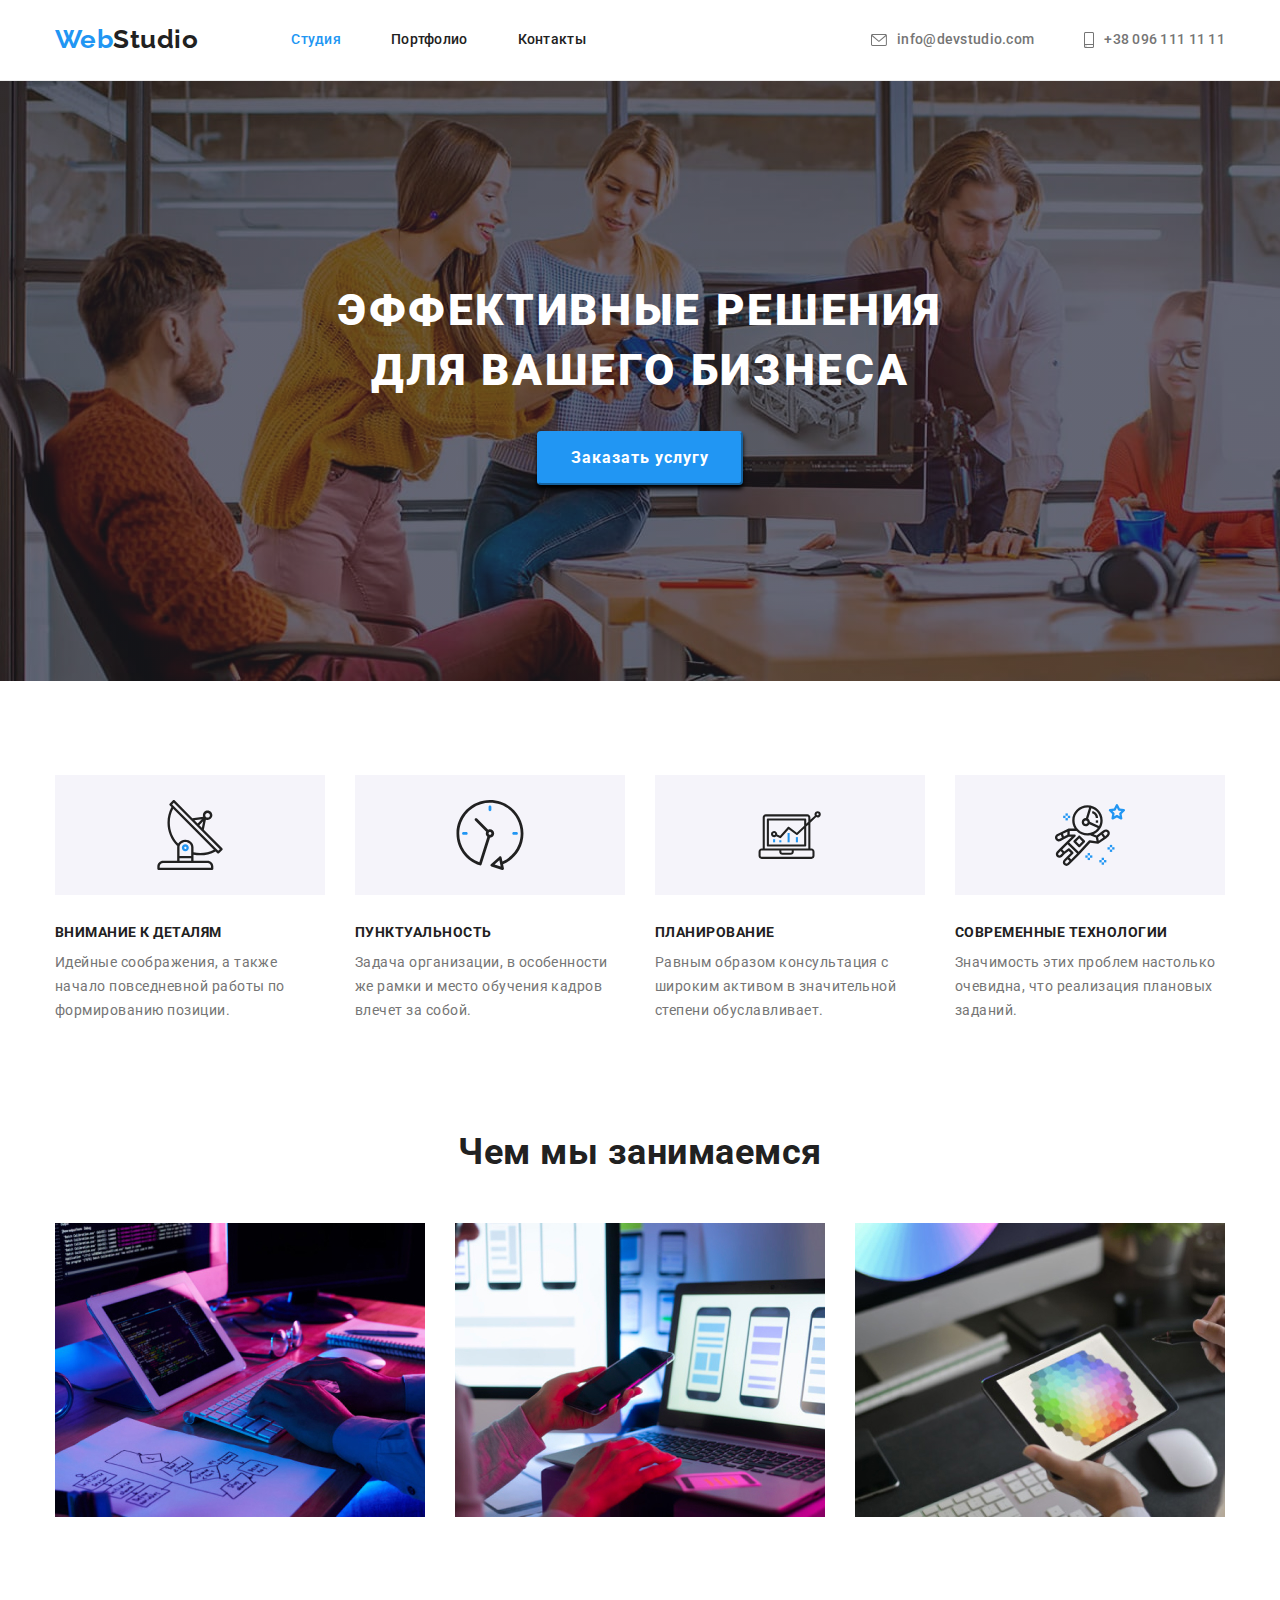
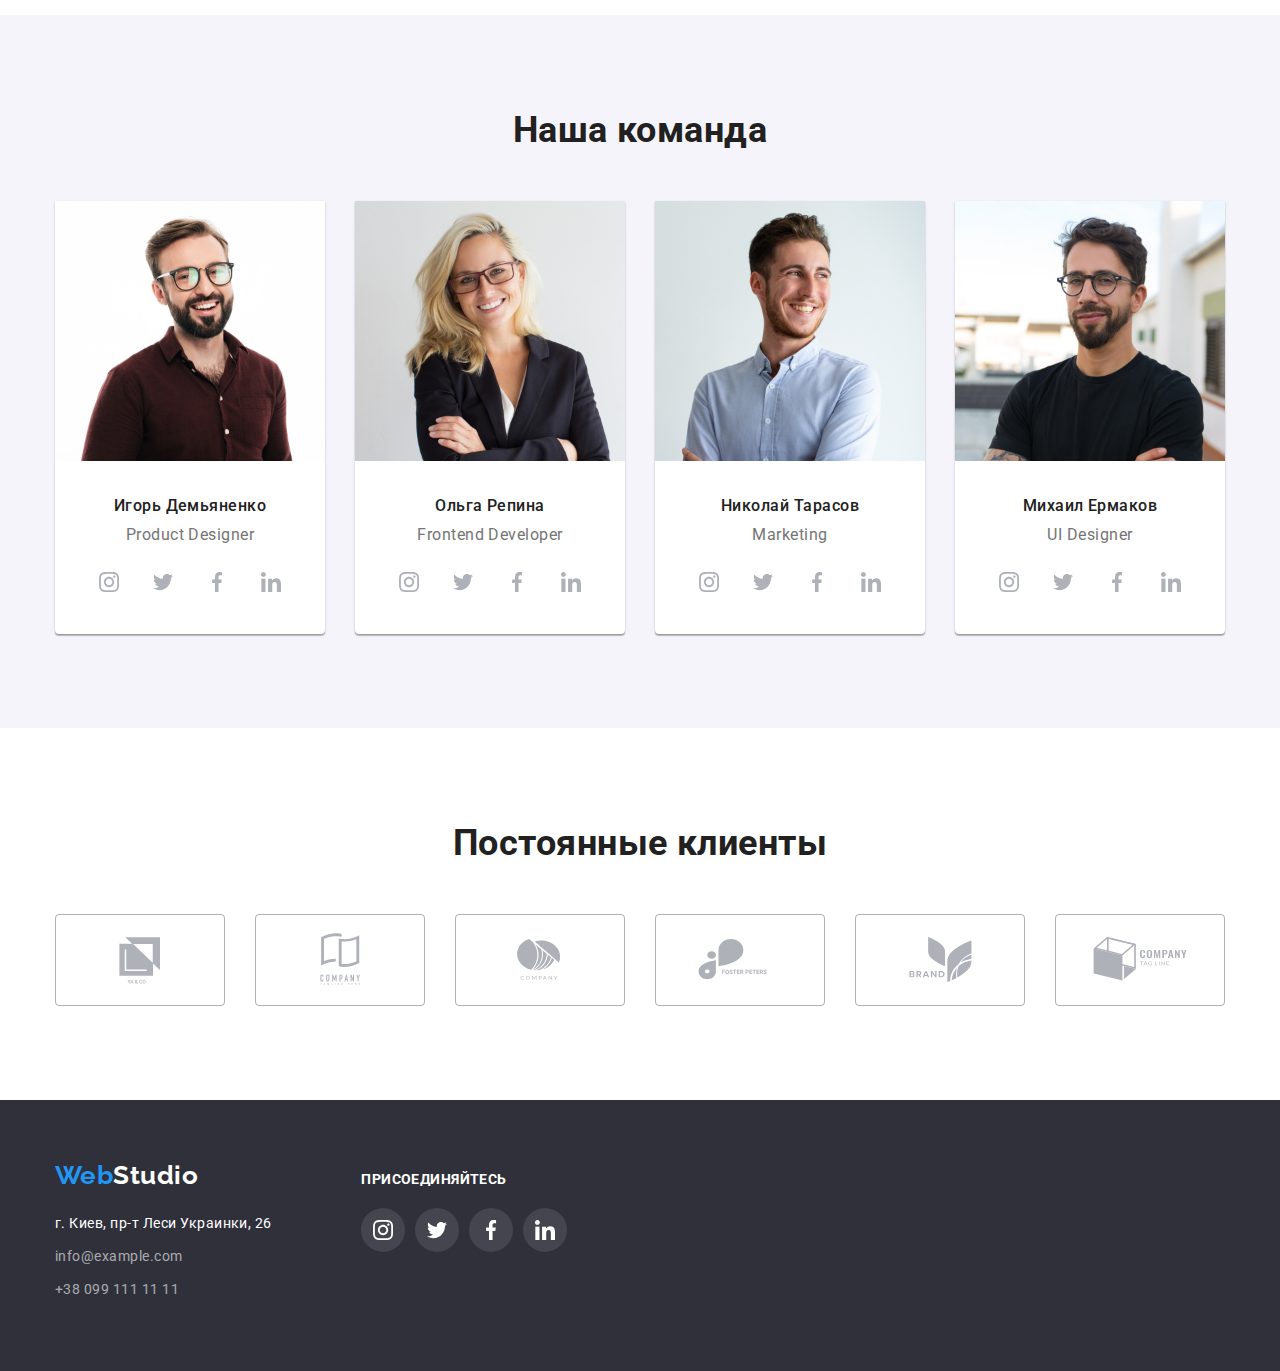
==== index.html @ 184835e4 "Переніс файли з ДЗ_4" ====
<!DOCTYPE html>
<html lang="ru">
<head>
    <meta charset="UTF-8">
    <meta http-equiv="X-UA-Compatible" content="IE=edge">
    <meta name="viewport" content="width=device-width, initial-scale=1.0">
    <title>Document</title>
    <link rel="preconnect" href="https://fonts.googleapis.com">
    <link rel="preconnect" href="https://fonts.gstatic.com" crossorigin>
    <link href="https://fonts.googleapis.com/css2?family=Oleo+Script&family=Raleway:wght@700&family=Roboto:wght@400;500;700;900&display=swap" rel="stylesheet">
    <link rel="stylesheet" type="text/css" href="https://cdnjs.cloudflare.com/ajax/libs/modern-normalize/1.1.0/modern-normalize.min.css">
    <link href="./css/style.css" rel="stylesheet">
</head>
<body> 
    <!--Шапка сайта-->
    <header class="header">
        <div class="container header-flex">
            <nav>
                <a class="logo" href="./index.html">Web<span>Studio</span></a>
                <ul>
                    <li> <a href="" class="list current">Студия</a></li>
                    <li> <a href="./portfolio.html" class="list">Портфолио</a></li>
                    <li> <a href="" class="list">Контакты</a></li>
                </ul>
            </nav>
            <ul>
                <li class="header-list">
                    <a href="mailto:info@devstudio.com" target="_blank" class="list mailh">
                        <svg class="header-icon" width="16" height="12">
                            <use href="./images/sprite.svg#icon-email"></use>
                        </svg>
                        info@devstudio.com
                    </a>
                </li>
                <li class="header-list">
                    <a href="tel:+380961111111" target="_blank" class="list telh">
                        <svg class="header-icon" width="10" height="16">
                            <use href="./images/sprite.svg#icon-smartphone"></use>
                        </svg>
                        +38 096 111 11 11
                    </a>
                </li>
            </ul>
        </div>
    </header>
    <main>
        <!--LДевиз и заказ услуги-->    
        <section class=" overlay section-hero">
            <div class="hero container ">
                <h1>Эффективные решения <br/> для вашего бизнеса</h1>
                <button type="button">Заказать услугу</button>
            </div>
        </section>
        <!--Приоритеты в работе-->
        <section class="section">
            <div class="container">
                <h2 class="section-title visually-hidden">Заголовок секции на будущее</h2>  
                <ul class="list">
                    <li>
                        <div>
                            <div class="section-background-icon">
                                <svg class="section-icon">
                                    <use href="./images/sprite.svg#icon-antenna"></use>
                                </svg>
                            </div>
                            <h3>Внимание к деталям</h3>
                            <p>
                                Идейные соображения, а также начало повседневной работы по формированию позиции.
                            </p>
                        </div>
                    </li>
                    <li>
                        <div>
                            <div class="section-background-icon">
                                <svg class="section-icon">
                                    <use href="./images/sprite.svg#icon-clock"></use>
                                </svg>
                            </div>
                            <h3>Пунктуальность</h3>
                            <p>
                                Задача организации, в особенности же рамки и место обучения кадров влечет за собой.
                            </p>
                        </div>
                    </li>
                    <li>
                        <div>
                            <div class="section-background-icon">
                                <svg class="section-icon">
                                    <use href="./images/sprite.svg#icon-diagram"></use>
                                </svg>
                            </div>
                            <h3>Планирование</h3>
                            <p>
                                Равным образом консультация с широким активом в значительной степени обуславливает.
                            </p>
                        </div>
                    </li>
                    <li>
                        <div>
                            <div class="section-background-icon">
                                <svg class="section-icon">
                                    <use href="./images/sprite.svg#icon-astronaut"></use>
                                </svg>
                            </div>
                            <h3>Современные технологии</h3>
                            <p>
                                Значимость этих проблем настолько очевидна, что реализация плановых заданий.
                            </p>
                        </div>
                    </li>
                </ul>
            </div>
        </section>
        <!--Чем мы занимаемся-->
        <section class="section-doing">
            <div class="container">
                <h2>Чем мы занимаемся</h2>
                <ul class="doing">
                    <li><img src="./images/img1.jpg" alt="Руки на клавиатуре" width="370"></li>
                    <li><img src="./images/img2.jpg" alt="В руках телефон" width="370"></li>
                    <li><img src="./images/img3.jpg" alt="В руках планшет" width="370"></li>
                </ul>
            </div>
        </section>
        <!--Наша команда-->
        <section class="section-team">
            <div class="container">
                <h2>Наша команда</h2>
                <ul class="list-team">
                    <li class="nomber-team">
                        <div class="image-team">
                            <img src="./images/photo1.jpg" alt="Фото Игорь Демьяненко" width="270">
                        </div>
                        <h3>Игорь Демьяненко</h3>
                        <p>Product Designer</p>
                        <ul class="team-social-networks">
                            <li class="social-network-item">
                                <a href="">
                                    <svg class="social-networks-icon">
                                        <use href="./images/sprite.svg#icon-instagram"></use>
                                    </svg>
                                </a>
                            </li>
                            <li class="social-network-item">
                                <a href="">
                                    <svg class="social-networks-icon">
                                        <use href="./images/sprite.svg#icon-twitter"></use>
                                    </svg>
                                </a>
                            </li>
                            <li class="social-network-item">
                                <a href="">
                                    <svg class="social-networks-icon">
                                        <use href="./images/sprite.svg#icon-facebook"></use>
                                    </svg>
                                </a>
                            </li>
                            <li class="social-network-item">
                                <a href="">
                                    <svg class="social-networks-icon">
                                        <use href="./images/sprite.svg#icon-linkedin"></use>
                                    </svg>
                                </a>
                            </li>
                        </ul>
                    </li>
                    <li class="nomber-team">
                        <div class="image-team">
                            <img src="./images/photo2.jpg" alt="Фото Ольга Репина" width="270">
                        </div>
                        <h3>Ольга Репина</h3>
                        <p>Frontend Developer</p>
                        <ul class="team-social-networks">
                            <li class="social-network-item">
                            <a href="">
                                    <svg class="social-networks-icon">
                                        <use href="./images/sprite.svg#icon-instagram"></use>
                                    </svg>
                                </a>
                            </li>
                            <li class="social-network-item">
                                <a href="">
                                    <svg class="social-networks-icon">
                                        <use href="./images/sprite.svg#icon-twitter"></use>
                                    </svg>
                                </a>
                            </li>
                            <li class="social-network-item">
                                <a href="">
                                    <svg class="social-networks-icon">
                                        <use href="./images/sprite.svg#icon-facebook"></use>
                                    </svg>
                                </a>
                            </li>
                            <li class="social-network-item">
                                <a href="">
                                    <svg class="social-networks-icon">
                                        <use href="./images/sprite.svg#icon-linkedin"></use>
                                    </svg>
                                </a>
                            </li>
                        </ul>
                    </li>
                    <li class="nomber-team">
                        <div class="image-team">
                            <img src="./images/photo3.jpg" alt="Фото Николай Тарасов" width="270">
                        </div>
                        <h3>Николай Тарасов</h3>
                        <p>Marketing</p>
                        <ul class="team-social-networks">
                            <li class="social-network-item">
                                <a href="">
                                    <svg class="social-networks-icon">
                                        <use href="./images/sprite.svg#icon-instagram"></use>
                                    </svg>
                                </a>
                            </li>
                            <li class="social-network-item">
                                <a href="">
                                    <svg class="social-networks-icon">
                                        <use href="./images/sprite.svg#icon-twitter"></use>
                                    </svg>
                                </a>
                            </li>
                            <li class="social-network-item">
                                <a href="">
                                    <svg class="social-networks-icon">
                                        <use href="./images/sprite.svg#icon-facebook"></use>
                                    </svg>
                                </a>
                            </li>
                            <li class="social-network-item">
                                <a href="">
                                    <svg class="social-networks-icon">
                                        <use href="./images/sprite.svg#icon-linkedin"></use>
                                    </svg>
                                </a>
                            </li>
                        </ul>
                    </li>
                    <li class="nomber-team">
                        <div class="image-team">
                            <img src="./images/photo4.jpg" alt="Фото Михаил Ермаков" width="270">
                        </div>
                        <h3>Михаил Ермаков</h3>
                        <p>UI Designer</p>
                        <ul class="team-social-networks">
                            <li class="social-network-item">
                                <a href="">
                                    <svg class="social-networks-icon">
                                        <use href="./images/sprite.svg#icon-instagram"></use>
                                    </svg>
                                </a>
                            </li>
                            <li class="social-network-item">
                                <a href="">
                                    <svg class="social-networks-icon">
                                        <use href="./images/sprite.svg#icon-twitter"></use>
                                    </svg>
                                </a>
                            </li>
                            <li class="social-network-item">
                                <a href="">
                                    <svg class="social-networks-icon">
                                        <use href="./images/sprite.svg#icon-facebook"></use>
                                    </svg>
                                </a>
                            </li>
                            <li class="social-network-item">
                                <a href="">
                                    <svg class="social-networks-icon">
                                        <use href="./images/sprite.svg#icon-linkedin"></use>
                                    </svg>
                                </a>
                            </li>
                        </ul>
                    </li>
                </ul>
            </div>
        </section>
        <section class="section-clients">
            <div class="container">
                <h2>Постоянные клиенты</h2>
                <ul class="client-list">
                    <li>    
                        <a href="" class="client-item">
                            <svg class="client-icon">
                                <use href="./images/sprite.svg#icon-logo"></use>
                            </svg>
                        </a>
                    </li>
                    <li>
                        <a href="" class="client-item">
                            <svg class="client-icon">
                                <use href="./images/sprite.svg#icon-logo2"></use>
                            </svg>
                        </a>
                    </li>
                    <li>
                        <a href="" class="client-item">
                            <svg class="client-icon">
                                <use href="./images/sprite.svg#icon-logo3"></use>
                            </svg>
                        </a>
                    </li>
                    <li>
                        <a href="" class="client-item">
                            <svg class="client-icon">
                                <use href="./images/sprite.svg#icon-logo4"></use>
                            </svg>
                        </a>
                    </li>
                    <li>
                        <a href="" class="client-item">
                            <svg class="client-icon">
                                <use href="./images/sprite.svg#icon-logo5"></use>
                            </svg>
                        </a>
                    </li>
                    <li>
                        <a href="" class="client-item">
                            <svg class="client-icon">
                                <use href="./images/sprite.svg#icon-logo6"></use>
                            </svg>
                        </a>
                    </li>
                </ul>
            </div>
        </section>
    </main>
    <!--Футер-->
    <footer class="footer">
        <div class="container">
            <div class="footer-contacts">
                <div class="footer-logof">
                    <a class="logo logof" href="./index.html">Web<span>Studio</span></a>
                </div>
                <address>
                    <ul>
                        <li><a href="https://goo.gl/maps/PEtUD6FRup9HMeJw8" class="link city
                            ">г. Киев, пр-т Леси Украинки, 26</a></li>
                        <li><a href="mailto:info@example.com" target="_blank" class="link mail
                            ">info@example.com</a></li>
                        <li><a href="tel:+380991111111" target="_blank" class="link tel
                            ">+38 099 111 11 11</a></li>
                    </ul>
                </address>
            </div>
            <div class="footer-social-networks">
                <h2>присоединяйтесь</h2>
                <ul class="footer-list">
                    <li>
                        <a href="" class="footer-link">
                            <svg class="footer-icon">
                                <use href="./images/sprite.svg#icon-instagram"></use>
                            </svg>
                        </a>
                    </li>
                    <li>
                        <a href="" class="footer-link">
                            <svg class="footer-icon">
                                <use href="./images/sprite.svg#icon-twitter"></use>
                            </svg>
                        </a>
                    </li>
                    <li>
                        <a href="" class="footer-link">
                            <svg class="footer-icon">
                                <use href="./images/sprite.svg#icon-facebook"></use>
                            </svg>
                        </a>
                    </li>
                    <li>
                        <a href="" class="footer-link">
                            <svg class="footer-icon">
                                <use href="./images/sprite.svg#icon-linkedin"></use>
                            </svg>
                        </a>
                    </li>
                </ul>
            </div>
        </div>
    </footer>    
</body>
</html>
---- css/style.css ----
/* Палитра цветов
белий #FFFFFF;
голубой #2196F3;
черний текст #212121;
серий текст #757575; 
фон основной #ffffff;
фон команди #F5F4FA;
фон героя и футера #2F303A; 
нижняя линия в хедере #ECECEC*/

:root {
  --primery-text-color: #212121;
  --parahraf-text-color: #757575;
  --accent-color: #2196f3;
  --hero-text-color: #ffffff;
  --background-color: #ffffff;
  --background-team-color: #f5f4fa;
  --background-hero-footer-color: #2f303a;
  --footer-mail-tel-color: rgba(255, 255, 255, 0.6);
  --hero-buttom-hover-color: #188ce8;
  --button-shadow-color: rgba(0, 0, 0, 25);
  --heder-bottom-line: #ececec;
  --background-hero-color: #c4c4c4;
  --socialNetworks-icon-color: #afb1b8;
}

html {
  box-sizing: border-box;
}

*,
*::before,
*::after {
  box-sizing: inherit;
}

body {
  background-color: var(--background-color);
  color: var(--primery-text-color);
  font-family: Roboto, sans-serif;
  font-style: normal;
  letter-spacing: 0.03em;
  margin-top: 0px;
}

.container {
  width: 1200px;
  padding-left: 15px;
  padding-right: 15px;
  margin-left: auto;
  margin-right: auto;
}

a {
  text-decoration: none;
  color: inherit;
}

ul {
  margin: 0;
  padding: 0;
}
li {
  list-style: none;
}

.visually-hidden {
  position: absolute;
  width: 1px;
  height: 1px;
  margin: -1px;
  padding: 0;
  overflow: hidden;
  border: 0;
  clip: rect(0 0 0 0);
}

/* ===Хедер===*/
/* ===Логотип=== */
.header {
  border-bottom: 1px solid var(--heder-bottom-line);
}

.logo {
  font-family: Raleway, Oleo Script, sans-serif;
  font-weight: bold;
  font-size: 26px;
  line-height: 31px;
  color: var(--accent-color);
  margin-right: 93px;
  align-self: center;
}
.logo span {
  color: #212121;
}
.logo:hover {
  color: var(--primery-text-color);
}
.logo span:hover {
  color: var(--accent-color);
}

.header-flex {
  display: flex;
  align-items: center;
}

.header-flex li {
  display: block;
}

.header-flex li + li {
  margin-left: 50px;
}

nav {
  display: flex;
}

nav ul {
  display: flex;
}

.header-flex > ul {
  display: flex;
  margin-left: auto;
}

.header .list {
  font-weight: 500;
  font-size: 14px;
  line-height: 1.14;
  letter-spacing: 0.02em;
  padding-top: 32px;
  padding-bottom: 32px;
}

.mailh,
.telh {
  color: var(--parahraf-text-color);
  fill: var(--parahraf-text-color);
  align-items: center;
}

.header-icon {
  margin-right: 10px;
}

.header .list:hover,
.header .list:focus {
  color: var(--accent-color);
  fill: var(--accent-color);
}
.header .list.current {
  color: var(--accent-color);
}

/* ===main=== */
/* ===hero=== */
.section-hero {
  padding-top: 200px;
  padding-bottom: 200px;
}
.hero {
  margin-top: 0px;
  text-align: center;
}
h1 {
  color: var(--hero-text-color);
  font-weight: 900;
  font-size: 44px;
  line-height: 1.36;
  text-align: center;
  letter-spacing: 0.06em;
  text-transform: uppercase;
  margin-top: 0px;
  margin-bottom: 30px;
  min-width: 696px;
}
button {
  color: var(--hero-text-color);
  background-color: var(--accent-color);
  font-family: Roboto, sans-serif;
  font-weight: 700;
  font-size: 16px;
  line-height: 1.88;
  display: inline-block;
  letter-spacing: 0.06em;
  cursor: pointer;
  border-color: var(--accent-color);
  border-radius: 4px;
  box-shadow: 0px 4px 4px 0px var(--button-shadow-color);
  padding: 10px 32px 10px 32px;
}

button:hover,
button:focus {
  background-color: var(--hero-buttom-hover-color);
}

.overlay {
  max-width: 1600px;
  height: 600px;
  margin-left: auto;
  margin-right: auto;
  background-color: var(--background-hero-color);
  background-image: linear-gradient(
      to right,
      rgba(47, 48, 58, 0.4),
      rgba(47, 48, 58, 0.4)
    ),
    url(../images/hero-background-min.jpg);
}

/* ===Секции=== */
h2 {
  font-weight: 700;
  font-size: 36px;
  line-height: 1.17;
  text-align: center;
  margin-top: 0px;
  margin-bottom: 50px;
}

.section {
  padding-top: 94px;
  padding-bottom: 94px;
}

.list {
  display: flex;
}

.list > li {
  display: flex;
}
.list > li:not(:last-child) {
  margin-right: 30px;
}

.section-doing {
  padding-bottom: 94px;
}

.doing {
  display: flex;
}

.doing > li:not(:last-child) {
  margin-right: 30px;
}

.section h3 {
  font-weight: 700;
  font-size: 14px;
  line-height: 1.14;
  text-transform: uppercase;
  margin-top: 0px;
  margin-bottom: 10px;
}
p {
  color: var(--parahraf-text-color);
  font-weight: normal;
  margin-top: 0px;
}
.section p {
  font-size: 14px;
  line-height: 1.71;
}
.section-background-icon {
  display: flex;
  min-width: 270px;
  min-height: 120px;
  background-color: var(--background-team-color);
  margin-bottom: 30px;
  justify-content: center;
  align-items: center;
}
.section-icon {
  display: flex;
  width: 70px;
  height: 70px;
}

/*===Наша команда===*/
.section-team {
  background: var(--background-team-color);
  padding-top: 94px;
  padding-bottom: 94px;
}

.nomber-team {
  padding-bottom: 30px;
  background-color: var(--background-color);
}

.image-team {
  margin-bottom: 30px;
}

.section-team h3 {
  font-weight: 500;
  font-size: 16px;
  line-height: 1.19;
  text-align: center;
  margin-top: 0px;
  margin-bottom: 10px;
}
.section-team p {
  font-size: 16px;
  line-height: 1.19;
  text-align: center;
  margin-top: 0px;
  margin-bottom: 16px;
}

.list-team {
  display: flex;
}

.list-team > li:not(:last-child) {
  margin-right: 30px;
}

.nomber-team {
  box-shadow: 0px 1px 3px rgba(0, 0, 0, 0.12), 0px 1px 1px rgba(0, 0, 0, 0.14),
    0px 2px 1px rgba(0, 0, 0, 0.2);
  border-radius: 0px 0px 4px 4px;
}

.team-social-networks {
  display: flex;
  justify-content: center;
}

.team-social-networks a {
  width: 44px;
  height: 44px;
  display: flex;
  border-radius: 50%;
  justify-content: center;
  align-items: center;
  cursor: pointer;
  fill: var(--socialNetworks-icon-color);
}

.team-social-networks li + li {
  margin-left: 10px;
}

.social-networks-icon {
  max-width: 20px;
  max-height: 20px;
}
.team-social-networks a:hover,
.team-social-networks a:focus {
  background-color: var(--accent-color);
  fill: var(--background-color);
}

/*===Постоянные клиенты===*/
.section-clients {
  padding-top: 94px;
  padding-bottom: 94px;
}

.client-list {
  display: flex;
}

.client-item {
  width: 170px;
  height: 92px;
  border: 1px solid var(--socialNetworks-icon-color);
  border-radius: 4px;
  display: flex;
  justify-content: center;
  align-items: center;
}

.client-item:hover svg,
.client-item:focus svg {
  border: 1px solid var(--accent-color);
  border-radius: 4px;
  fill: var(--accent-color);
}

.client-list li + li {
  margin-left: 30px;
}

.client-icon {
  width: 170px;
  height: 92px;
  fill: var(--socialNetworks-icon-color);
}

.client-icon:hover,
.client-icon:focus {
  fill: var(--accent-color);
}
/*===== Футер ======*/
.footer {
  font-weight: 400;
  font-size: 14px;
  line-height: 1.71;
  background-color: var(--background-hero-footer-color);
  padding-top: 60px;
  padding-bottom: 60px;
}

.footer > div {
  display: flex;
}

.footer-contacts {
  margin-right: 70px;
}

.footer .link:hover,
.footer .list:focus {
  color: var(--accent-color);
}

.footer-logof {
  margin-bottom: 20px;
}

.logof span {
  color: var(--hero-text-color);
}
.logof:hover {
  color: var(--hero-text-color);
}
.logof span:hover {
  color: var(--accent-color);
}

address li {
  margin-bottom: 9px;
}
.city {
  font-style: normal;
  color: var(--hero-text-color);
}
.mail,
.tel {
  font-style: normal;
  color: var(--footer-mail-tel-color);
}

.footer-social-networks {
  padding-top: 12px;
}

.footer h2 {
  font-weight: 700;
  font-size: 14px;
  line-height: 1.14;
  letter-spacing: 0.03em;
  text-transform: uppercase;
  color: var(--background-color);
  margin-bottom: 20px;
  text-align: left;
}

.footer-list {
  display: flex;
}

.footer-list li + li {
  margin-left: 10px;
}

.footer-link {
  width: 44px;
  height: 44px;
  display: flex;
  background-color: rgba(255, 255, 255, 0.1);
  border-radius: 50%;
  justify-content: center;
  align-items: center;
}

.footer-link:hover,
.footer-link:focus {
  background-color: var(--accent-color);
}

.footer-icon {
  width: 20px;
  height: 20px;
  fill: var(--background-color);
}

/*==========portfolio========== */
.portfolio {
  padding-top: 94px;
  padding-bottom: 94px;
}

.buttons {
  margin-bottom: 50px;
  display: flex;
  justify-content: center;
}
.buttons button {
  color: var(--primery-text-color);
  background-color: var(--background-team-color);
  font-family: Roboto, sans-serif;
  font-weight: 500;
  font-size: 16px;
  line-height: 1.63;
  text-align: center;
  border-color: transparent;
  box-shadow: none;
  padding: 6px 22px;
}

.buttons > li {
  display: flex;
}

.buttons > li:not(:last-child) {
  margin-right: 8px;
}

.buttons button:hover,
.buttons button:focus {
  color: var(--hero-text-color);
  background-color: var(--accent-color);
  box-shadow: 0px 3px 1px rgba(0, 0, 0, 0.1), 0px 1px 2px rgba(0, 0, 0, 0.08),
    0px 2px 2px rgba(0, 0, 0, 0.12);
}

.cards {
  display: inline-flex;
  flex-wrap: wrap;
  margin-bottom: -30px;
}

.cards > li:not(:nth-child(3n)) {
  margin-right: 30px;
}

.cards h2 {
  font-weight: 700;
  font-size: 18px;
  line-height: 2;
  letter-spacing: 0.06em;
  text-align: left;
  margin-bottom: 4px;
}
.cards p {
  font-size: 16px;
  line-height: 1.88;
  margin-bottom: 0px;
}

.card {
  margin-bottom: 30px;
  background: var(--background-color);
}

.card-caption {
  padding: 20px 24px;
  border-bottom: 1px solid var(--heder-bottom-line);
  border-left: 1px solid var(--heder-bottom-line);
  border-right: 1px solid var(--heder-bottom-line);
}

.card > a {
  height: 0px;
}

.image {
  margin-bottom: -4px;
}

.card:hover,
card:focus {
  box-shadow: 0px 1px 1px rgba(0, 0, 0, 0.12), 0px 4px 4px rgba(0, 0, 0, 0.06),
    1px 4px 6px rgba(0, 0, 0, 0.16);
}
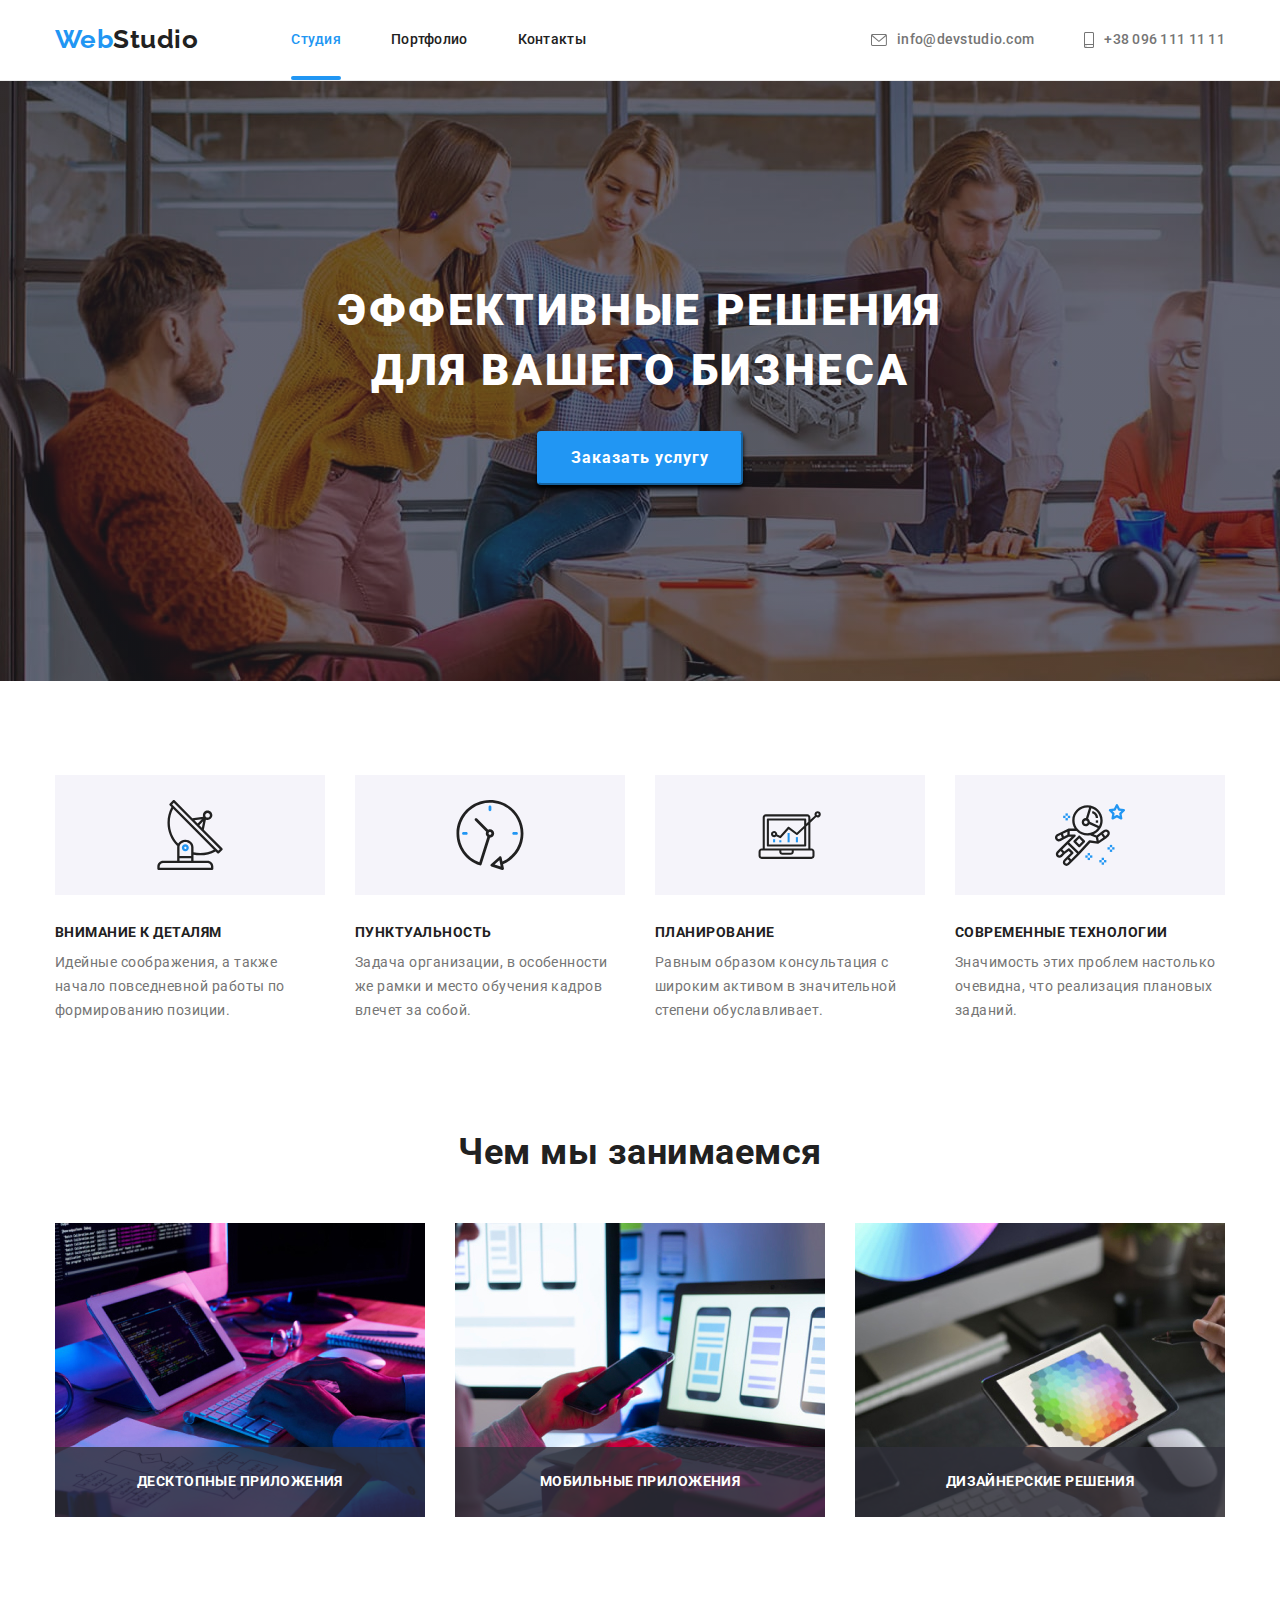
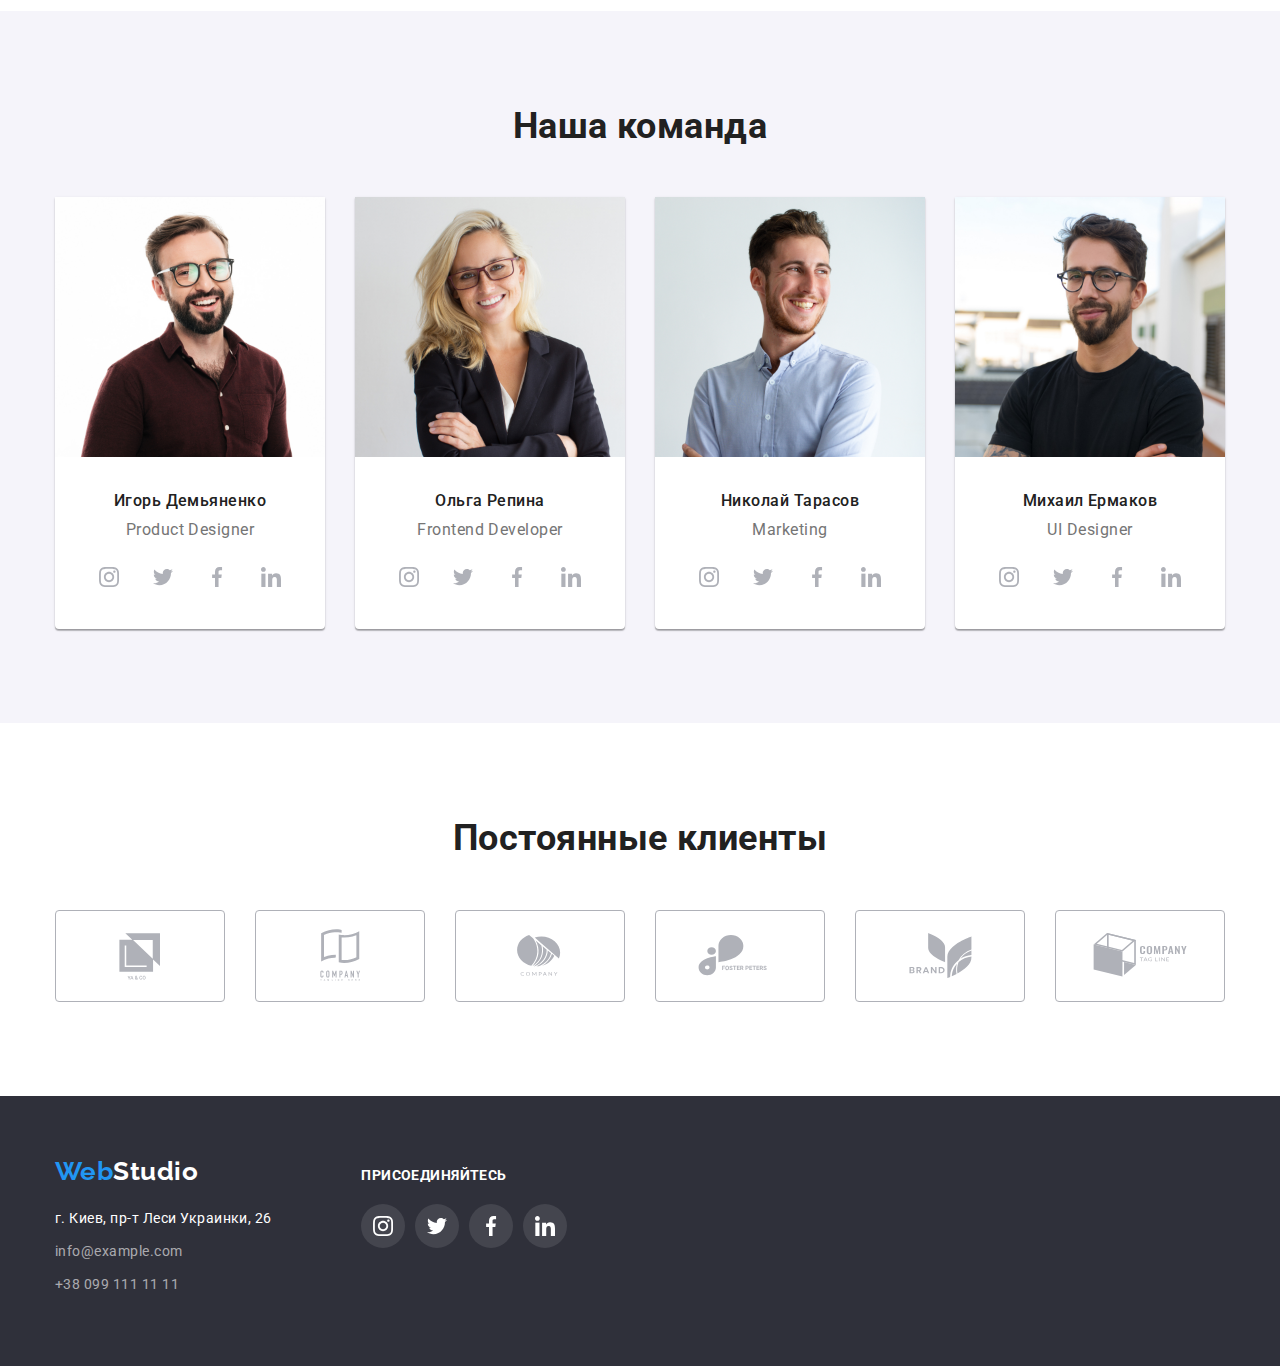
==== commit e41067fb: "Завершив 5 ДЗ" ====
--- a/index.html
+++ b/index.html
@@ -48,7 +48,7 @@
         <section class=" overlay section-hero">
             <div class="hero container ">
                 <h1>Эффективные решения <br/> для вашего бизнеса</h1>
-                <button type="button">Заказать услугу</button>
+                <button type="button" data-modal-open>Заказать услугу</button>
             </div>
         </section>
         <!--Приоритеты в работе-->
@@ -116,9 +116,24 @@
             <div class="container">
                 <h2>Чем мы занимаемся</h2>
                 <ul class="doing">
-                    <li><img src="./images/img1.jpg" alt="Руки на клавиатуре" width="370"></li>
-                    <li><img src="./images/img2.jpg" alt="В руках телефон" width="370"></li>
-                    <li><img src="./images/img3.jpg" alt="В руках планшет" width="370"></li>
+                    <li class="doing-link">
+                        <div class="thumb">
+                            <img src="./images/img1.jpg" alt="Руки на клавиатуре" width="370px">
+                            <h3 class="label">Десктопные приложения</h3>
+                        </div>
+                    </li>
+                    <li class="doing-link">
+                        <div class="thumb">
+                            <img src="./images/img2.jpg" alt="В руках телефон" width="370">
+                            <h3 class="label">Мобильные приложения</h3>
+                        </div>
+                    </li>
+                    <li class="doing-link">
+                        <div class="thumb">
+                            <img src="./images/img3.jpg" alt="В руках планшет" width="370">
+                            <h3 class="label">Дизайнерские решения</h3>
+                        </div>
+                    </li>
                 </ul>
             </div>
         </section>
@@ -380,6 +395,18 @@
                 </ul>
             </div>
         </div>
-    </footer>    
+    </footer>   
+    <div class="backdrop is-hidden" data-modal>
+        <div class="modal">
+            <a href="" class="modal-a" data-modal-close>
+                <div class="modal-close">
+                    <svg class="close-cross">
+                        <use href="./images/sprite.svg#cross"></use>
+                    </svg>
+                </div>
+            </a>
+        </div>
+    </div> 
+    <script src="./js/modal.js"></script>
 </body>
 </html>
--- a/css/style.css
+++ b/css/style.css
@@ -22,6 +22,8 @@
   --heder-bottom-line: #ececec;
   --background-hero-color: #c4c4c4;
   --socialNetworks-icon-color: #afb1b8;
+  --background-overlay-color: rgba(33, 150, 243, 0.9);
+  --timing-function: cubic-bezier(0.4, 0, 0.2, 1);
 }
 
 html {
@@ -91,13 +93,15 @@
   align-self: center;
 }
 .logo span {
-  color: #212121;
+  color: var(--primery-text-color);
 }
 .logo:hover {
   color: var(--primery-text-color);
+  transition: 250ms var(--timing-function);
 }
 .logo span:hover {
   color: var(--accent-color);
+  transition: 250ms var(--timing-function);
 }
 
 .header-flex {
@@ -150,9 +154,24 @@
 .header .list:focus {
   color: var(--accent-color);
   fill: var(--accent-color);
-}
-.header .list.current {
+  transition: 250ms var(--timing-function);
+}
+.current {
   color: var(--accent-color);
+  position: relative;
+  display: block;
+}
+
+.current::after {
+  content: "";
+  position: absolute;
+  left: 0;
+  bottom: 0;
+  display: block;
+  width: 100%;
+  height: 4px;
+  background-color: var(--accent-color);
+  border-radius: 2px;
 }
 
 /* ===main=== */
@@ -196,6 +215,7 @@
 button:hover,
 button:focus {
   background-color: var(--hero-buttom-hover-color);
+  transition: 250ms var(--timing-function);
 }
 
 .overlay {
@@ -245,9 +265,34 @@
 .doing {
   display: flex;
 }
+.doing-link {
+  width: 370px;
+  height: 294px;
+}
 
 .doing > li:not(:last-child) {
   margin-right: 30px;
+}
+.thumb {
+  position: relative;
+  width: 370px;
+  height: 294px;
+}
+.label {
+  position: absolute;
+  bottom: 0;
+  font-weight: 700;
+  font-size: 14px;
+  line-height: 1.14;
+  text-align: center;
+  letter-spacing: 0.03em;
+  text-transform: uppercase;
+  color: var(--hero-text-color);
+  width: 370px;
+  padding-top: 27px;
+  padding-bottom: 27px;
+  margin: 0;
+  background-color: rgba(47, 48, 58, 0.8);
 }
 
 .section h3 {
@@ -356,6 +401,7 @@
 .team-social-networks a:focus {
   background-color: var(--accent-color);
   fill: var(--background-color);
+  transition: 250ms var(--timing-function);
 }
 
 /*===Постоянные клиенты===*/
@@ -383,6 +429,7 @@
   border: 1px solid var(--accent-color);
   border-radius: 4px;
   fill: var(--accent-color);
+  transition: 250ms var(--timing-function);
 }
 
 .client-list li + li {
@@ -398,6 +445,7 @@
 .client-icon:hover,
 .client-icon:focus {
   fill: var(--accent-color);
+  transition: 250ms cubic-bezier(0.4, 0, 0.2, 1);
 }
 /*===== Футер ======*/
 .footer {
@@ -420,6 +468,7 @@
 .footer .link:hover,
 .footer .list:focus {
   color: var(--accent-color);
+  transition: 250ms var(--timing-function);
 }
 
 .footer-logof {
@@ -431,9 +480,11 @@
 }
 .logof:hover {
   color: var(--hero-text-color);
+  transition: 250ms var(--timing-function);
 }
 .logof span:hover {
   color: var(--accent-color);
+  transition: 250ms var(--timing-function);
 }
 
 address li {
@@ -485,6 +536,7 @@
 .footer-link:hover,
 .footer-link:focus {
   background-color: var(--accent-color);
+  transition: 250ms var(--timing-function);
 }
 
 .footer-icon {
@@ -531,6 +583,7 @@
   background-color: var(--accent-color);
   box-shadow: 0px 3px 1px rgba(0, 0, 0, 0.1), 0px 1px 2px rgba(0, 0, 0, 0.08),
     0px 2px 2px rgba(0, 0, 0, 0.12);
+  transition: 250ms var(--timing-function);
 }
 
 .cards {
@@ -581,4 +634,77 @@
 card:focus {
   box-shadow: 0px 1px 1px rgba(0, 0, 0, 0.12), 0px 4px 4px rgba(0, 0, 0, 0.06),
     1px 4px 6px rgba(0, 0, 0, 0.16);
-}
+  transition: 250ms var(--timing-function);
+}
+
+.box {
+  position: relative;
+  overflow: hidden;
+}
+
+.window-overlay {
+  padding-left: 24px;
+  padding-right: 24px;
+  color: var(--hero-text-color);
+  background-color: var(--background-overlay-color);
+  display: flex;
+  align-items: center;
+  position: absolute;
+  bottom: 0;
+  left: 0;
+  width: 100%;
+  height: 100%;
+  transform: translateY(100%);
+  transition: 250ms var(--timing-function);
+}
+
+.card:hover .window-overlay {
+  transform: translateY(0);
+}
+
+.backdrop {
+  position: fixed;
+  top: 0;
+  left: 0;
+  width: 100%;
+  height: 100%;
+  background-color: rgba(0, 0, 0, 0.2);
+}
+
+.backdrop.is-hidden {
+  visibility: hidden;
+  opacity: 0;
+  pointer-events: none;
+}
+
+.modal {
+  position: absolute;
+  top: 50%;
+  left: 50%;
+  transform: translate(-50%, -50%);
+  width: 528px;
+  height: 581px;
+  border-radius: 4px;
+  background-color: #fff;
+  box-shadow: 0 2px 1px rgba(0, 0, 0, 0.2), 0 1px 1px rgba(0, 0, 0, 0.14),
+    0 1px 3px rgba(0, 0, 0, 0.12);
+}
+
+.modal-close {
+  position: absolute;
+  top: 0;
+  right: 0;
+  transform: translate(-8px, 8px);
+  width: 30px;
+  height: 30px;
+  border-radius: 50%;
+  border: 1px solid rgba(0, 0, 0, 0.1);
+  display: flex;
+  justify-content: center;
+  align-items: center;
+}
+
+.close-cross {
+  width: 11px;
+  height: 11px;
+}
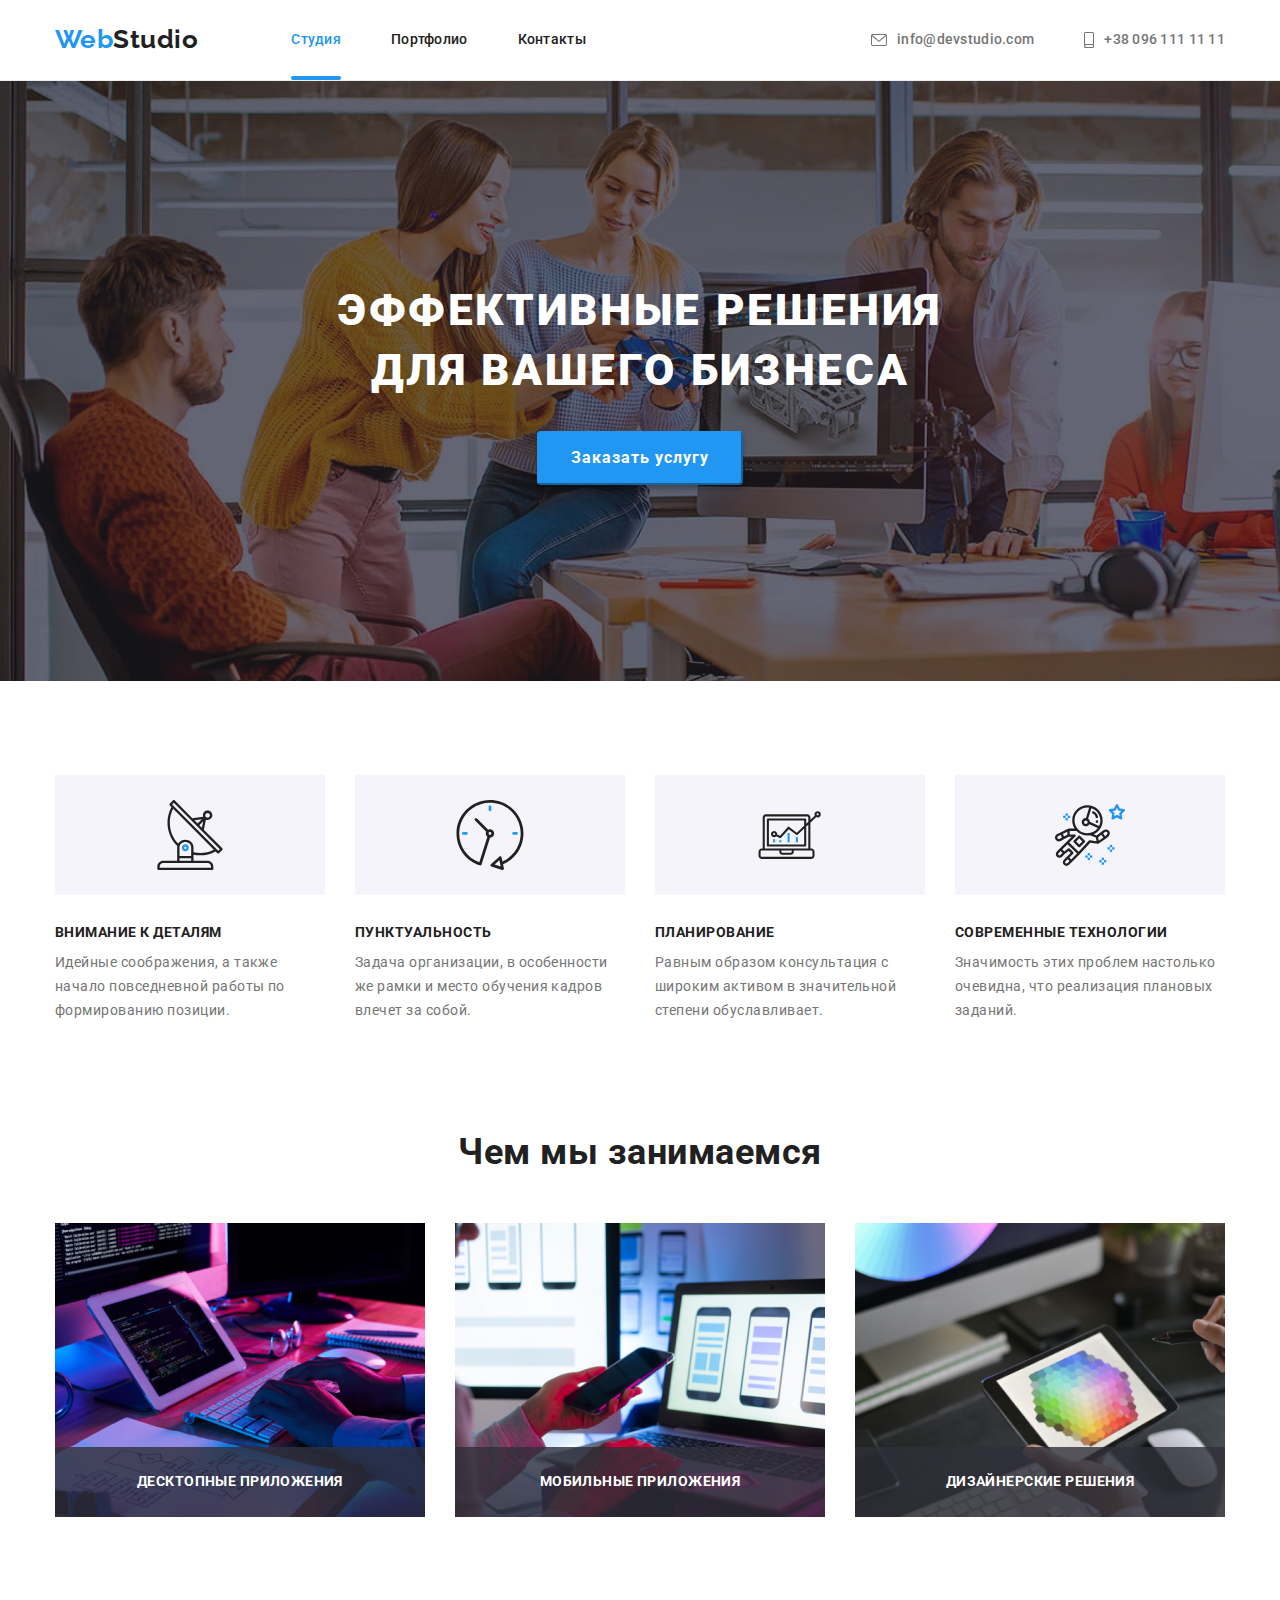
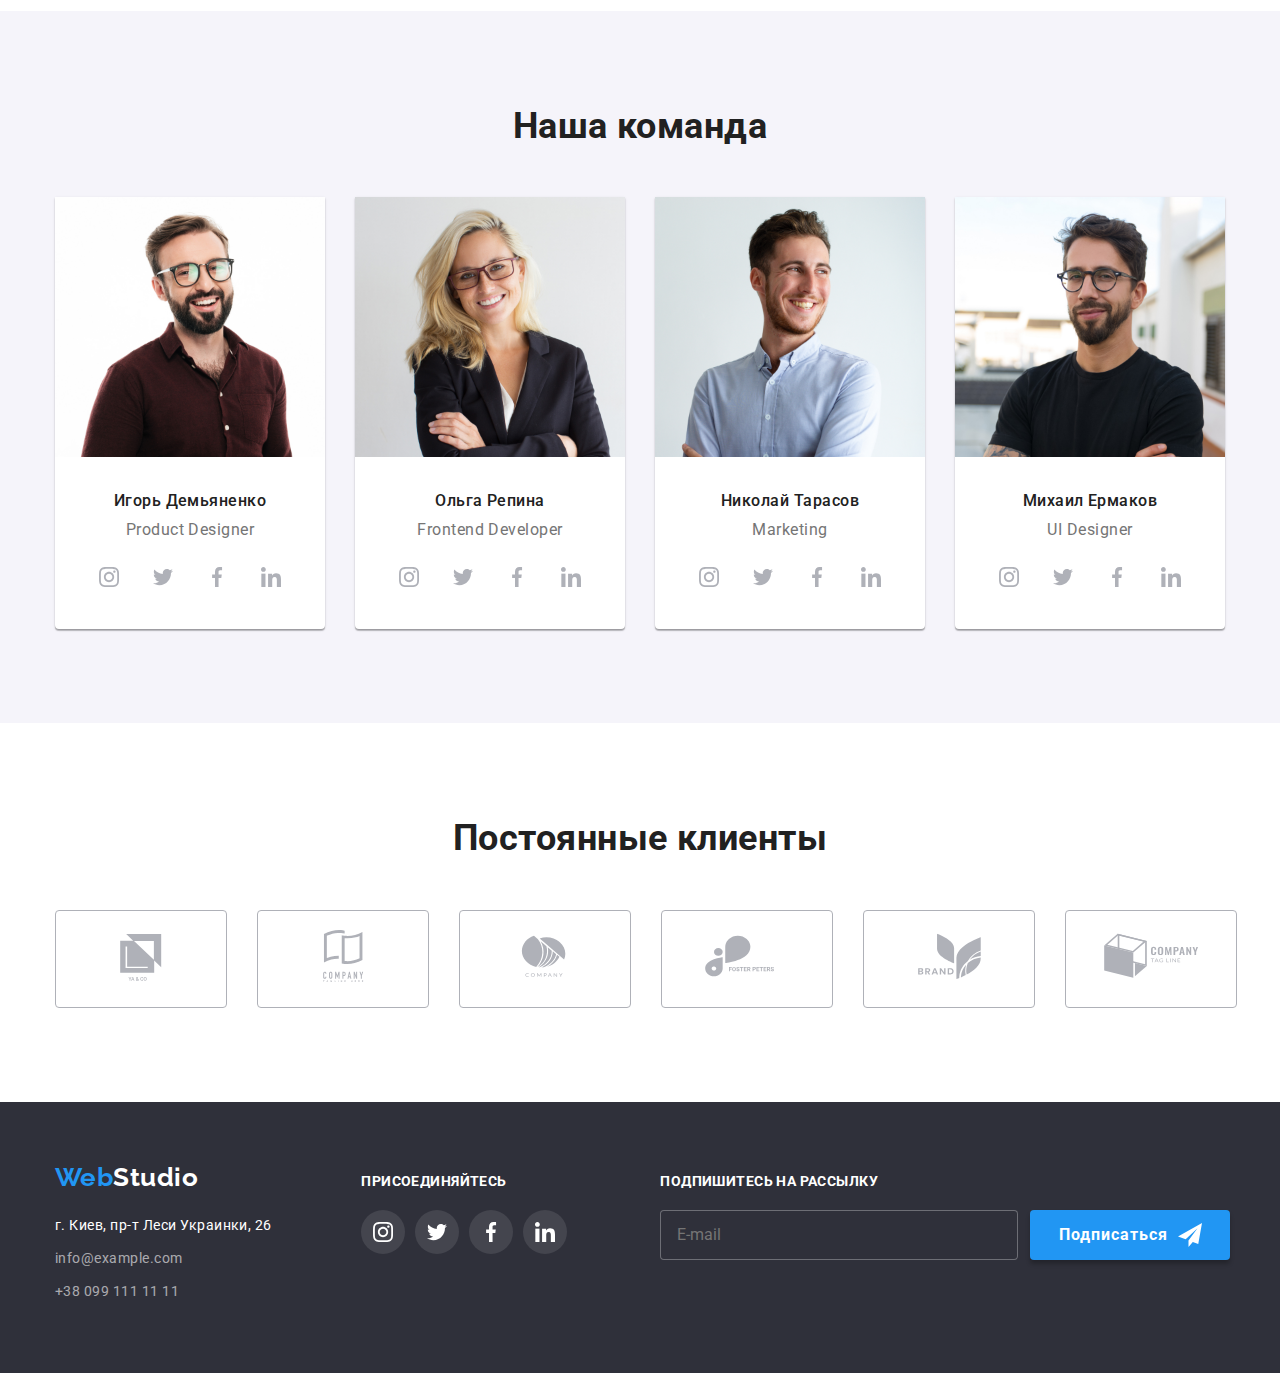
==== commit df794d7c: "Завершив ДЗ-6" ====
--- a/index.html
+++ b/index.html
@@ -48,7 +48,7 @@
         <section class=" overlay section-hero">
             <div class="hero container ">
                 <h1>Эффективные решения <br/> для вашего бизнеса</h1>
-                <button type="button" data-modal-open>Заказать услугу</button>
+                <button class="button" type="button" data-modal-open>Заказать услугу</button>
             </div>
         </section>
         <!--Приоритеты в работе-->
@@ -394,6 +394,20 @@
                     </li>
                 </ul>
             </div>
+            <div class="footer-subscription">
+                <h2 class="footer-subscription-h">Подпишитесь на рассылку</h2>
+                <form class="form-subscription">
+                    <label class="label-subscription">
+                        <input class="email-subscription" type="email" name="email-subscription" placeholder="E-mail"  >
+                    </label>
+                    <button class="button button-subscription" type="submit">
+                        <span class="button-subscription-text"> Подписаться</span>
+                            <svg class="button-subscription-icon">
+                                <use href="./images/sprite.svg#icon-send"></use>
+                            </svg>
+                    </button>
+                </form>
+            </div>
         </div>
     </footer>   
     <div class="backdrop is-hidden" data-modal>
@@ -405,6 +419,45 @@
                     </svg>
                 </div>
             </a>
+            <h2 class="modal-h">Оставьте свои данные, мы вам перезвоним</h2>
+            <form class="form">
+                <label class="form-label">
+                    <span class="form-label-span">Имя</span>
+                    <input class="form-imput" type="text" name="username" autofocus />
+                    <svg class="form-icon">
+                        <use href="./images/sprite.svg#form-name"></use>
+                    </svg>
+                </label>
+                <label class="form-label">
+                    Телефон
+                    <input class="form-imput" type="tel" name="phone" />
+                    <svg class="form-icon">
+                        <use href="./images/sprite.svg#form-phone"></use>
+                    </svg>
+                </label>
+                <label class="form-label">
+                    Почта
+                    <input class="form-imput" type="email" name="email" />
+                    <svg class="form-icon">
+                        <use href="./images/sprite.svg#form-email"></use>
+                    </svg>
+                </label>
+                <label class="form-label form-label-comment">
+                    Комментарий
+                    <textarea class="form-comment" name="comment" placeholder="Введите текст"></textarea>
+                </label>
+                <label class="form-label-check">
+                    <input class="checkbox" type="checkbox" name="check" />
+                    <svg class="form-check-empty">
+                        <use href="./images/sprite.svg#form-check-empty"></use>
+                    </svg>
+                    <svg class="form-icon-check">
+                        <use href="./images/sprite.svg#form-check"></use>
+                    </svg>
+                    Соглашаюсь с рассылкой и принимаю <a class="form-label-check-a" href=""> Условия договора </a>
+                </label>
+                <button class="button button-check" type="submit">Отправить</button>
+            </form>
         </div>
     </div> 
     <script src="./js/modal.js"></script>
--- a/css/style.css
+++ b/css/style.css
@@ -18,7 +18,7 @@
   --background-hero-footer-color: #2f303a;
   --footer-mail-tel-color: rgba(255, 255, 255, 0.6);
   --hero-buttom-hover-color: #188ce8;
-  --button-shadow-color: rgba(0, 0, 0, 25);
+  --button-shadow-color: rgba(0, 0, 0, 0.25);
   --heder-bottom-line: #ececec;
   --background-hero-color: #c4c4c4;
   --socialNetworks-icon-color: #afb1b8;
@@ -91,17 +91,17 @@
   color: var(--accent-color);
   margin-right: 93px;
   align-self: center;
+  transition: 250ms var(--timing-function);
 }
 .logo span {
   color: var(--primery-text-color);
+  transition: 250ms var(--timing-function);
 }
 .logo:hover {
   color: var(--primery-text-color);
-  transition: 250ms var(--timing-function);
 }
 .logo span:hover {
   color: var(--accent-color);
-  transition: 250ms var(--timing-function);
 }
 
 .header-flex {
@@ -137,6 +137,7 @@
   letter-spacing: 0.02em;
   padding-top: 32px;
   padding-bottom: 32px;
+  transition: 250ms var(--timing-function);
 }
 
 .mailh,
@@ -144,6 +145,7 @@
   color: var(--parahraf-text-color);
   fill: var(--parahraf-text-color);
   align-items: center;
+  transition: 250ms var(--timing-function);
 }
 
 .header-icon {
@@ -154,7 +156,6 @@
 .header .list:focus {
   color: var(--accent-color);
   fill: var(--accent-color);
-  transition: 250ms var(--timing-function);
 }
 .current {
   color: var(--accent-color);
@@ -196,7 +197,7 @@
   margin-bottom: 30px;
   min-width: 696px;
 }
-button {
+.button {
   color: var(--hero-text-color);
   background-color: var(--accent-color);
   font-family: Roboto, sans-serif;
@@ -210,12 +211,12 @@
   border-radius: 4px;
   box-shadow: 0px 4px 4px 0px var(--button-shadow-color);
   padding: 10px 32px 10px 32px;
-}
-
-button:hover,
-button:focus {
+  transition: 250ms var(--timing-function);
+}
+
+.button:hover,
+.button:focus {
   background-color: var(--hero-buttom-hover-color);
-  transition: 250ms var(--timing-function);
 }
 
 .overlay {
@@ -387,6 +388,7 @@
   align-items: center;
   cursor: pointer;
   fill: var(--socialNetworks-icon-color);
+  transition: 250ms var(--timing-function);
 }
 
 .team-social-networks li + li {
@@ -396,12 +398,12 @@
 .social-networks-icon {
   max-width: 20px;
   max-height: 20px;
+  /* transition: 250ms var(--timing-function); */
 }
 .team-social-networks a:hover,
 .team-social-networks a:focus {
   background-color: var(--accent-color);
   fill: var(--background-color);
-  transition: 250ms var(--timing-function);
 }
 
 /*===Постоянные клиенты===*/
@@ -414,22 +416,25 @@
   display: flex;
 }
 
-.client-item {
-  width: 170px;
-  height: 92px;
+.client-list li {
+  /* width: 170px;
+  height: 92px; */
   border: 1px solid var(--socialNetworks-icon-color);
   border-radius: 4px;
   display: flex;
   justify-content: center;
   align-items: center;
-}
-
-.client-item:hover svg,
-.client-item:focus svg {
-  border: 1px solid var(--accent-color);
-  border-radius: 4px;
+  transition: 250ms var(--timing-function);
+}
+
+.client-list li:hover,
+.client-list li:focus {
+  border-color: var(--accent-color);
+}
+.client-list li:hover svg,
+.client-list li:focus svg {
+  border-color: var(--accent-color);
   fill: var(--accent-color);
-  transition: 250ms var(--timing-function);
 }
 
 .client-list li + li {
@@ -440,13 +445,9 @@
   width: 170px;
   height: 92px;
   fill: var(--socialNetworks-icon-color);
-}
-
-.client-icon:hover,
-.client-icon:focus {
-  fill: var(--accent-color);
-  transition: 250ms cubic-bezier(0.4, 0, 0.2, 1);
-}
+  transition: 250ms var(--timing-function);
+}
+
 /*===== Футер ======*/
 .footer {
   font-weight: 400;
@@ -465,26 +466,28 @@
   margin-right: 70px;
 }
 
+.footer .link {
+  transition: 250ms var(--timing-function);
+}
 .footer .link:hover,
 .footer .list:focus {
   color: var(--accent-color);
-  transition: 250ms var(--timing-function);
 }
 
 .footer-logof {
   margin-bottom: 20px;
+  transition: 250ms var(--timing-function);
 }
 
 .logof span {
   color: var(--hero-text-color);
+  transition: 250ms var(--timing-function);
 }
 .logof:hover {
   color: var(--hero-text-color);
-  transition: 250ms var(--timing-function);
 }
 .logof span:hover {
   color: var(--accent-color);
-  transition: 250ms var(--timing-function);
 }
 
 address li {
@@ -502,6 +505,7 @@
 
 .footer-social-networks {
   padding-top: 12px;
+  margin-right: 93px;
 }
 
 .footer h2 {
@@ -531,18 +535,64 @@
   border-radius: 50%;
   justify-content: center;
   align-items: center;
+  transition: 250ms var(--timing-function);
 }
 
 .footer-link:hover,
 .footer-link:focus {
   background-color: var(--accent-color);
-  transition: 250ms var(--timing-function);
 }
 
 .footer-icon {
   width: 20px;
   height: 20px;
   fill: var(--background-color);
+}
+
+.footer-subscription {
+  padding-top: 12px;
+}
+
+.form-subscription {
+  display: flex;
+}
+
+.label-subscription input {
+  width: 358px;
+  height: 50px;
+  padding: 15px 16px;
+  margin-right: 12px;
+  border: 1px solid rgba(255, 255, 255, 0.3);
+  border-radius: 4px;
+  box-sizing: border-box;
+  background-color: var(--background-hero-footer-color);
+}
+
+.email-subscription {
+  font-size: 16px;
+  font-weight: 400;
+  color: rgba(255, 255, 255, 0.6);
+}
+
+.footer-subscription-h {
+  margin-bottom: 20px;
+}
+
+.button-subscription {
+  display: flex;
+  border-width: 0;
+  padding: 10px 28px 10px 29px;
+}
+
+.button-subscription-text {
+  margin-right: 10px;
+}
+
+.button-subscription-icon {
+  width: 24px;
+  height: 24px;
+  position: relative;
+  top: 3px;
 }
 
 /*==========portfolio========== */
@@ -571,6 +621,7 @@
 
 .buttons > li {
   display: flex;
+  transition: 250ms var(--timing-function);
 }
 
 .buttons > li:not(:last-child) {
@@ -583,7 +634,6 @@
   background-color: var(--accent-color);
   box-shadow: 0px 3px 1px rgba(0, 0, 0, 0.1), 0px 1px 2px rgba(0, 0, 0, 0.08),
     0px 2px 2px rgba(0, 0, 0, 0.12);
-  transition: 250ms var(--timing-function);
 }
 
 .cards {
@@ -613,6 +663,7 @@
 .card {
   margin-bottom: 30px;
   background: var(--background-color);
+  transition: 250ms var(--timing-function);
 }
 
 .card-caption {
@@ -631,10 +682,9 @@
 }
 
 .card:hover,
-card:focus {
+.card:focus {
   box-shadow: 0px 1px 1px rgba(0, 0, 0, 0.12), 0px 4px 4px rgba(0, 0, 0, 0.06),
     1px 4px 6px rgba(0, 0, 0, 0.16);
-  transition: 250ms var(--timing-function);
 }
 
 .box {
@@ -642,7 +692,10 @@
   overflow: hidden;
 }
 
-.window-overlay {
+.box .window-overlay {
+  font-weight: 400;
+  font-size: 18px;
+  line-height: 1.56;
   padding-left: 24px;
   padding-right: 24px;
   color: var(--hero-text-color);
@@ -658,10 +711,12 @@
   transition: 250ms var(--timing-function);
 }
 
-.card:hover .window-overlay {
+.card-a:hover .window-overlay,
+.card-a:focus .window-overlay {
   transform: translateY(0);
 }
 
+/* ======Modal window====== */
 .backdrop {
   position: fixed;
   top: 0;
@@ -669,6 +724,7 @@
   width: 100%;
   height: 100%;
   background-color: rgba(0, 0, 0, 0.2);
+  transition: 250ms var(--timing-function);
 }
 
 .backdrop.is-hidden {
@@ -684,6 +740,7 @@
   transform: translate(-50%, -50%);
   width: 528px;
   height: 581px;
+  padding: 40px;
   border-radius: 4px;
   background-color: #fff;
   box-shadow: 0 2px 1px rgba(0, 0, 0, 0.2), 0 1px 1px rgba(0, 0, 0, 0.14),
@@ -707,4 +764,174 @@
 .close-cross {
   width: 11px;
   height: 11px;
-}
+  transition: 250ms var(--timing-function);
+}
+
+.modal-close:hover .close-cross,
+.modal-close:focus .close-cross {
+  fill: var(--accent-color);
+}
+
+.backdrop > .modal > h2 {
+  font-weight: 700;
+  font-size: 20px;
+  line-height: 1.17;
+  text-align: center;
+  margin-top: 0px;
+  margin-bottom: 12px;
+}
+
+.form {
+  position: relative;
+  transition: 250ms var(--timing-function);
+}
+.form-imput {
+  padding: 12px 12px 12px 42px;
+  font-family: inherit;
+  width: 448px;
+  height: 40px;
+  border: 1px solid rgba(33, 33, 33, 0.2);
+  border-radius: 4px;
+  font-weight: 400;
+  font-size: 12px;
+  line-height: 1.17;
+  letter-spacing: 0.01em;
+  transition: 250ms var(--timing-function);
+}
+
+/* .form-imput:hover,
+.form-imput:focus {
+  border: 1px solid var(--accent-color);
+  cursor: pointer;
+  fill: var(--accent-color);
+} */
+
+.form-label {
+  display: flex;
+  flex-direction: column;
+  font-weight: 400;
+  font-size: 12px;
+  line-height: 1.17;
+  letter-spacing: 0.01em;
+  color: var(--parahraf-text-color);
+  margin-bottom: 10px;
+  position: relative;
+  transition: 250ms var(--timing-function);
+}
+
+.form-label-comment {
+  margin-bottom: 20px;
+}
+
+.form-comment::placeholder {
+  font-weight: 400;
+  font-size: 14px;
+  line-height: 1.14;
+  letter-spacing: 0.01em;
+  color: rgba(117, 117, 117, 0.5);
+}
+
+.form-label:hover,
+.form-label:focus {
+  fill: var(--accent-color);
+  cursor: pointer;
+}
+
+.form-label:hover .form-imput,
+.form-label:focus .form-imput {
+  border: 1px solid var(--accent-color);
+  cursor: pointer;
+  fill: var(--accent-color);
+}
+
+.form-label:hover .form-comment,
+.form-label:focus .form-comment {
+  border: 1px solid var(--accent-color);
+  cursor: pointer;
+  fill: var(--accent-color);
+}
+
+.form-comment {
+  padding: 12px 16px;
+  width: 448px;
+  height: 120px;
+  border: 1px solid rgba(33, 33, 33, 0.2);
+  border-radius: 4px;
+  font-weight: 400;
+  font-size: 12px;
+  line-height: 1.17;
+  letter-spacing: 0.01em;
+  color: rgba(117, 117, 117, 0.5);
+  background-color: #fff;
+  text-align: left;
+  display: flex;
+  vertical-align: top;
+  resize: none;
+  transition: 250ms var(--timing-function);
+}
+
+.form-icon {
+  width: 18px;
+  height: 18px;
+  position: absolute;
+  transform: translate(12px, 23px);
+}
+
+.form-label-check {
+  font-weight: 400;
+  font-size: 12px;
+  line-height: 1.71;
+  letter-spacing: 0.03em;
+  width: 32px;
+  height: 32px;
+  cursor: pointer;
+}
+
+.form-label-check-a {
+  color: var(--accent-color);
+  text-decoration: underline;
+}
+
+.checkbox,
+.form-icon-check {
+  position: absolute;
+  width: 1px;
+  height: 1px;
+  margin: -1px;
+  border: 0;
+  padding: 0;
+  clip: rect(0 0 0 0);
+  overflow: hidden;
+}
+
+.checkbox:checked + .form-check-empty {
+  position: absolute;
+  width: 1px;
+  height: 1px;
+  margin: -1px;
+  border: 0;
+  padding: 0;
+  clip: rect(0 0 0 0);
+  overflow: hidden;
+}
+
+.form-check-empty {
+  width: 16px;
+  height: 15px;
+  margin-right: 6px;
+}
+
+.checkbox:checked ~ .form-icon-check {
+  position: static;
+  width: 16px;
+  height: 15px;
+  overflow: visible;
+  margin-right: 7px;
+  clip: auto;
+}
+
+.button-check {
+  display: block;
+  margin: auto;
+  margin-top: 30px;
+}
